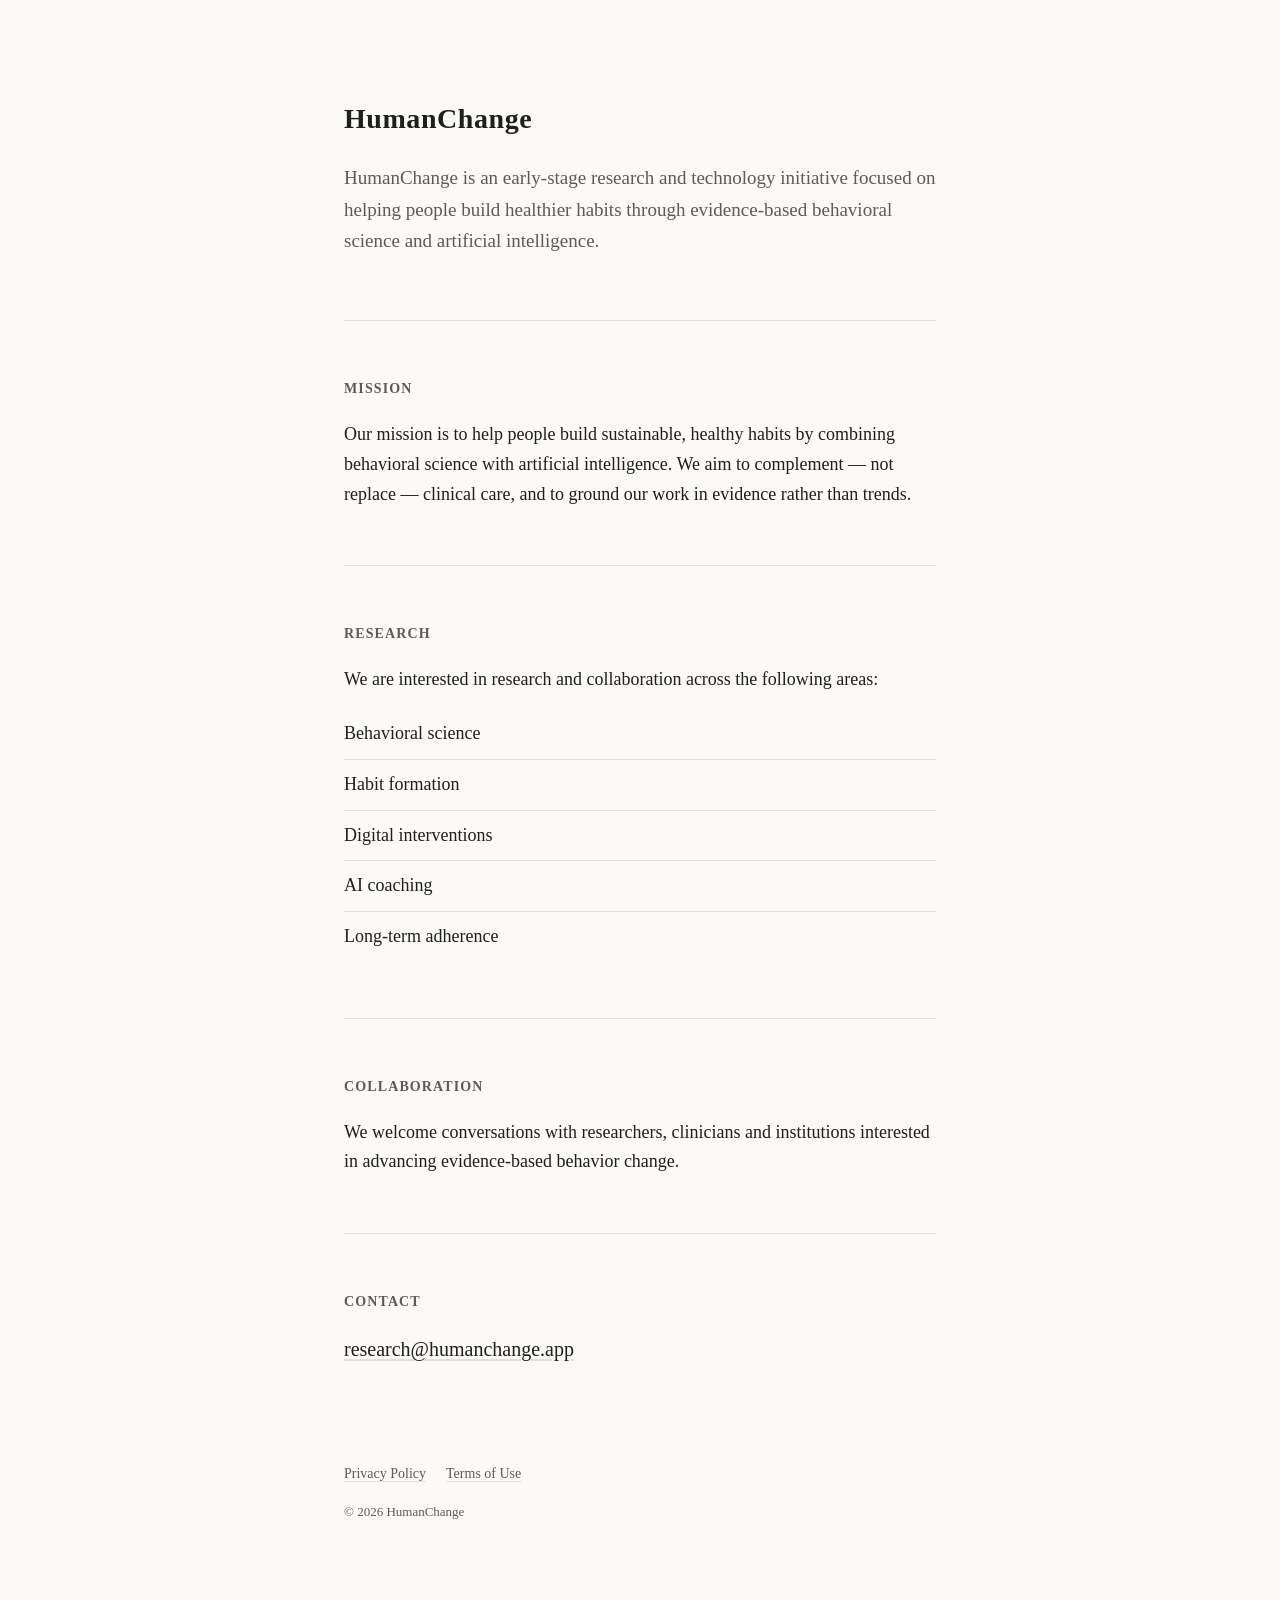
==== index.html @ 330542dd "Add HumanChange trust page static site Minimal one-page site per TZ_landing_HumanChange.md: hero, mi" ====
<!doctype html>
<html lang="en">
<head>
<meta charset="utf-8">
<meta name="viewport" content="width=device-width, initial-scale=1">
<title>HumanChange — Research &amp; Technology Initiative</title>
<meta name="description" content="HumanChange is an early-stage research and technology initiative focused on helping people build healthier habits through evidence-based behavioral science and artificial intelligence.">
<link rel="stylesheet" href="styles.css">
</head>
<body>

<div class="wrap">
  <header class="hero">
    <h1>HumanChange</h1>
    <p>HumanChange is an early-stage research and technology initiative focused on helping people build healthier habits through evidence-based behavioral science and artificial intelligence.</p>
  </header>

  <main>
    <section id="mission">
      <h2>Mission</h2>
      <p>Our mission is to help people build sustainable, healthy habits by combining behavioral science with artificial intelligence. We aim to complement — not replace — clinical care, and to ground our work in evidence rather than trends.</p>
    </section>

    <section id="research">
      <h2>Research</h2>
      <p>We are interested in research and collaboration across the following areas:</p>
      <ul class="research-list">
        <li>Behavioral science</li>
        <li>Habit formation</li>
        <li>Digital interventions</li>
        <li>AI coaching</li>
        <li>Long-term adherence</li>
      </ul>
    </section>

    <section id="collaboration">
      <h2>Collaboration</h2>
      <p>We welcome conversations with researchers, clinicians and institutions interested in advancing evidence-based behavior change.</p>
    </section>

    <section id="contact">
      <h2>Contact</h2>
      <p class="contact-email"><a href="mailto:research@humanchange.app">research@humanchange.app</a></p>
    </section>
  </main>

  <footer>
    <div class="footer-links">
      <a href="privacy.html">Privacy Policy</a>
      <a href="terms.html">Terms of Use</a>
    </div>
    <p class="copyright">© 2026 HumanChange</p>
  </footer>
</div>

</body>
</html>
---- styles.css ----
:root {
  --bg: #fbfaf8;
  --text: #1f1f1d;
  --muted: #5c5b57;
  --line: #e3e1db;
  --max-width: 640px;
}

* {
  box-sizing: border-box;
}

html {
  -webkit-text-size-adjust: 100%;
}

body {
  margin: 0;
  background: var(--bg);
  color: var(--text);
  font-family: "Iowan Old Style", "Palatino Linotype", Palatino, Georgia, "Times New Roman", serif;
  line-height: 1.65;
  font-size: 18px;
}

.wrap {
  max-width: var(--max-width);
  margin: 0 auto;
  padding: 0 24px;
}

header.hero {
  padding: 96px 0 64px;
  border-bottom: 1px solid var(--line);
}

header.hero h1 {
  font-size: 28px;
  font-weight: 600;
  letter-spacing: 0.02em;
  margin: 0 0 20px;
}

header.hero p {
  margin: 0;
  color: var(--muted);
  font-size: 19px;
  max-width: 34em;
}

main section {
  padding: 56px 0;
  border-bottom: 1px solid var(--line);
}

main section:last-of-type {
  border-bottom: none;
}

h2 {
  font-size: 14px;
  font-weight: 600;
  text-transform: uppercase;
  letter-spacing: 0.08em;
  color: var(--muted);
  margin: 0 0 20px;
}

section p {
  margin: 0 0 14px;
}

section p:last-child {
  margin-bottom: 0;
}

ul.research-list {
  list-style: none;
  margin: 0;
  padding: 0;
}

ul.research-list li {
  padding: 10px 0;
  border-top: 1px solid var(--line);
}

ul.research-list li:first-child {
  border-top: none;
}

a {
  color: var(--text);
  text-decoration-color: var(--line);
  text-underline-offset: 3px;
}

a:hover {
  text-decoration-color: var(--text);
}

.contact-email {
  font-size: 20px;
}

footer {
  padding: 40px 0 80px;
}

footer .footer-links {
  display: flex;
  gap: 20px;
  margin-bottom: 16px;
  font-size: 14px;
}

footer .footer-links a {
  color: var(--muted);
}

footer .copyright {
  font-size: 13px;
  color: var(--muted);
  margin: 0;
}

.page-content h1 {
  font-size: 24px;
  margin: 96px 0 32px;
}

.page-content section {
  padding: 0 0 56px;
  border-bottom: none;
}

.page-content p {
  color: var(--muted);
}

.back-link {
  display: inline-block;
  margin-top: 8px;
  font-size: 14px;
  color: var(--muted);
}
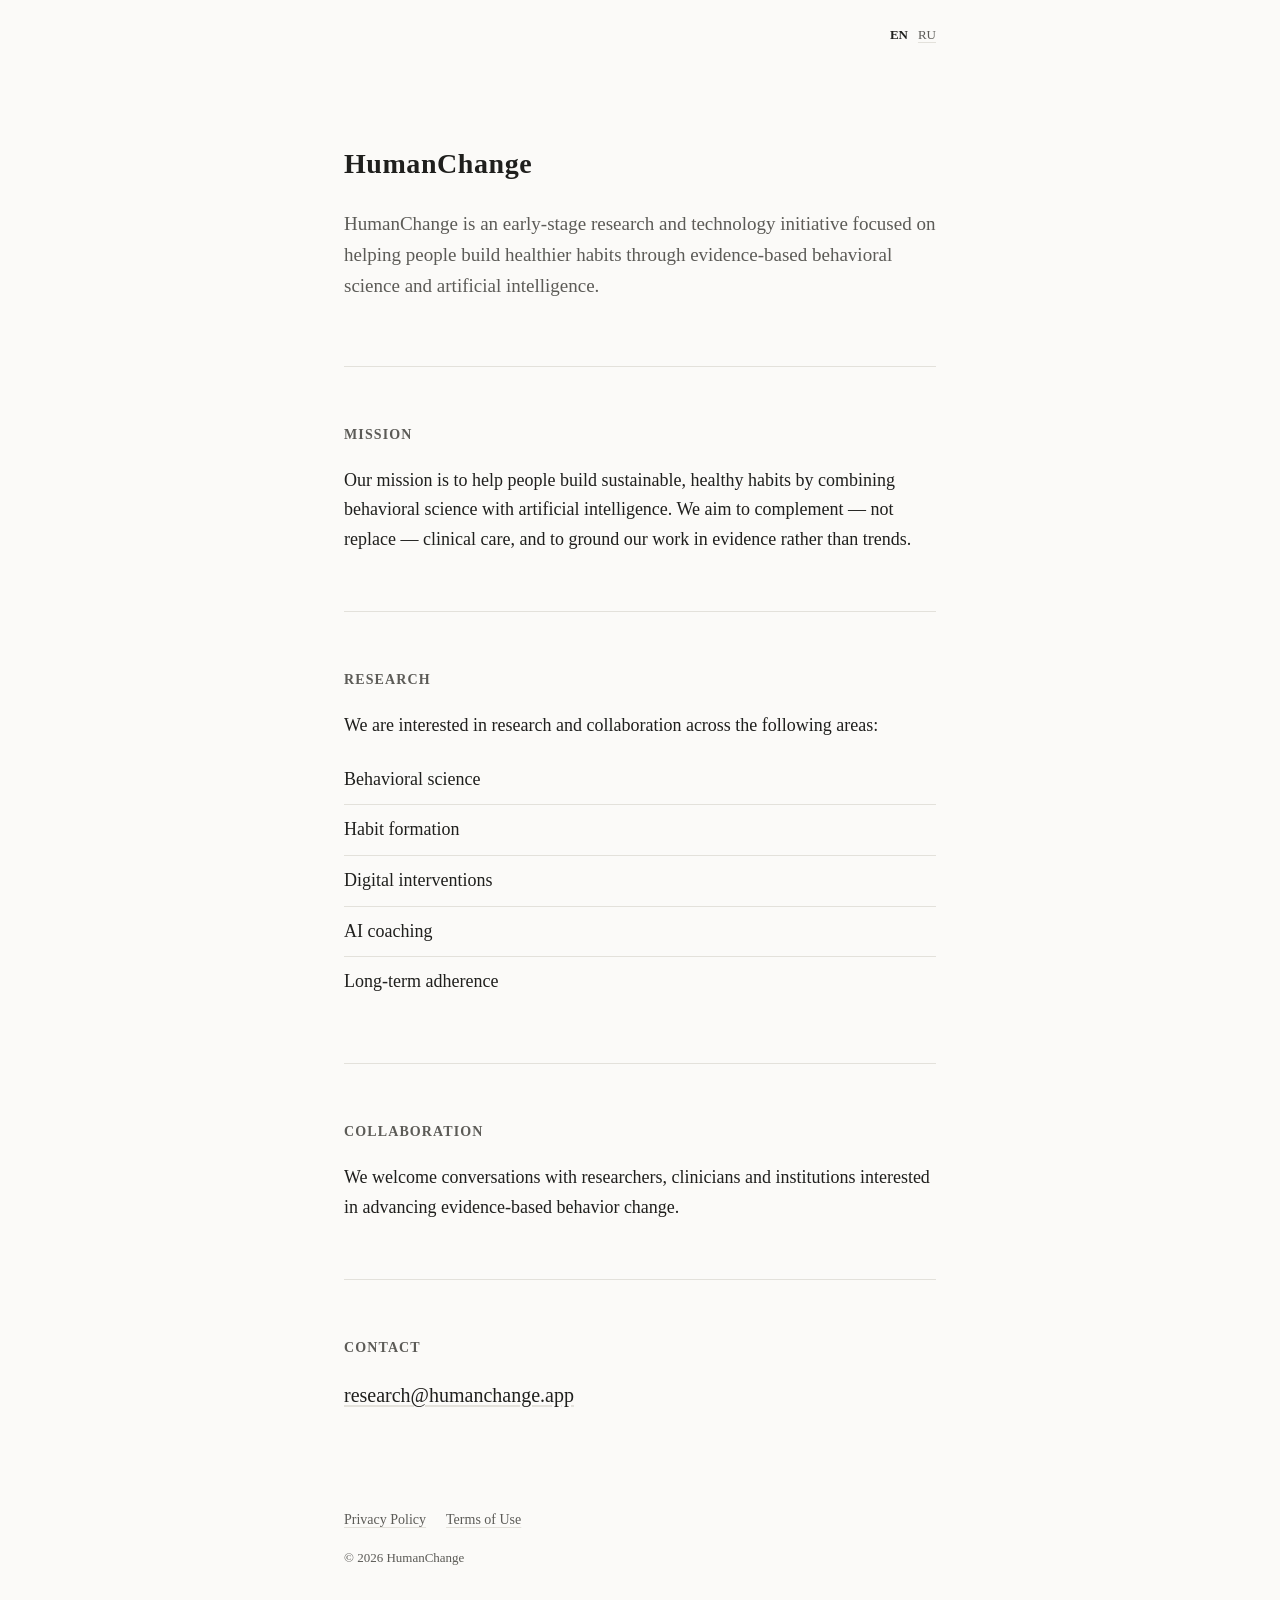
==== commit 3bbe1a9a: "Add Russian translation of the site Human-translated RU pages under /ru/ (index, privacy, terms, glo" ====
--- a/index.html
+++ b/index.html
@@ -10,6 +10,10 @@
 <body>
 
 <div class="wrap">
+  <div class="lang-switch">
+    <span class="active">EN</span>
+    <a href="ru/index.html">RU</a>
+  </div>
   <header class="hero">
     <h1>HumanChange</h1>
     <p>HumanChange is an early-stage research and technology initiative focused on helping people build healthier habits through evidence-based behavioral science and artificial intelligence.</p>
--- a/styles.css
+++ b/styles.css
@@ -27,6 +27,24 @@
   max-width: var(--max-width);
   margin: 0 auto;
   padding: 0 24px;
+}
+
+.lang-switch {
+  display: flex;
+  justify-content: flex-end;
+  gap: 10px;
+  padding-top: 24px;
+  font-size: 13px;
+  color: var(--muted);
+}
+
+.lang-switch a {
+  color: var(--muted);
+}
+
+.lang-switch span.active {
+  color: var(--text);
+  font-weight: 600;
 }
 
 header.hero {
@@ -144,3 +162,22 @@
   font-size: 14px;
   color: var(--muted);
 }
+
+.glossary-list {
+  margin: 0 0 32px;
+}
+
+.glossary-list dt {
+  color: var(--text);
+  font-weight: 600;
+  margin: 24px 0 6px;
+}
+
+.glossary-list dt:first-child {
+  margin-top: 0;
+}
+
+.glossary-list dd {
+  margin: 0;
+  color: var(--muted);
+}
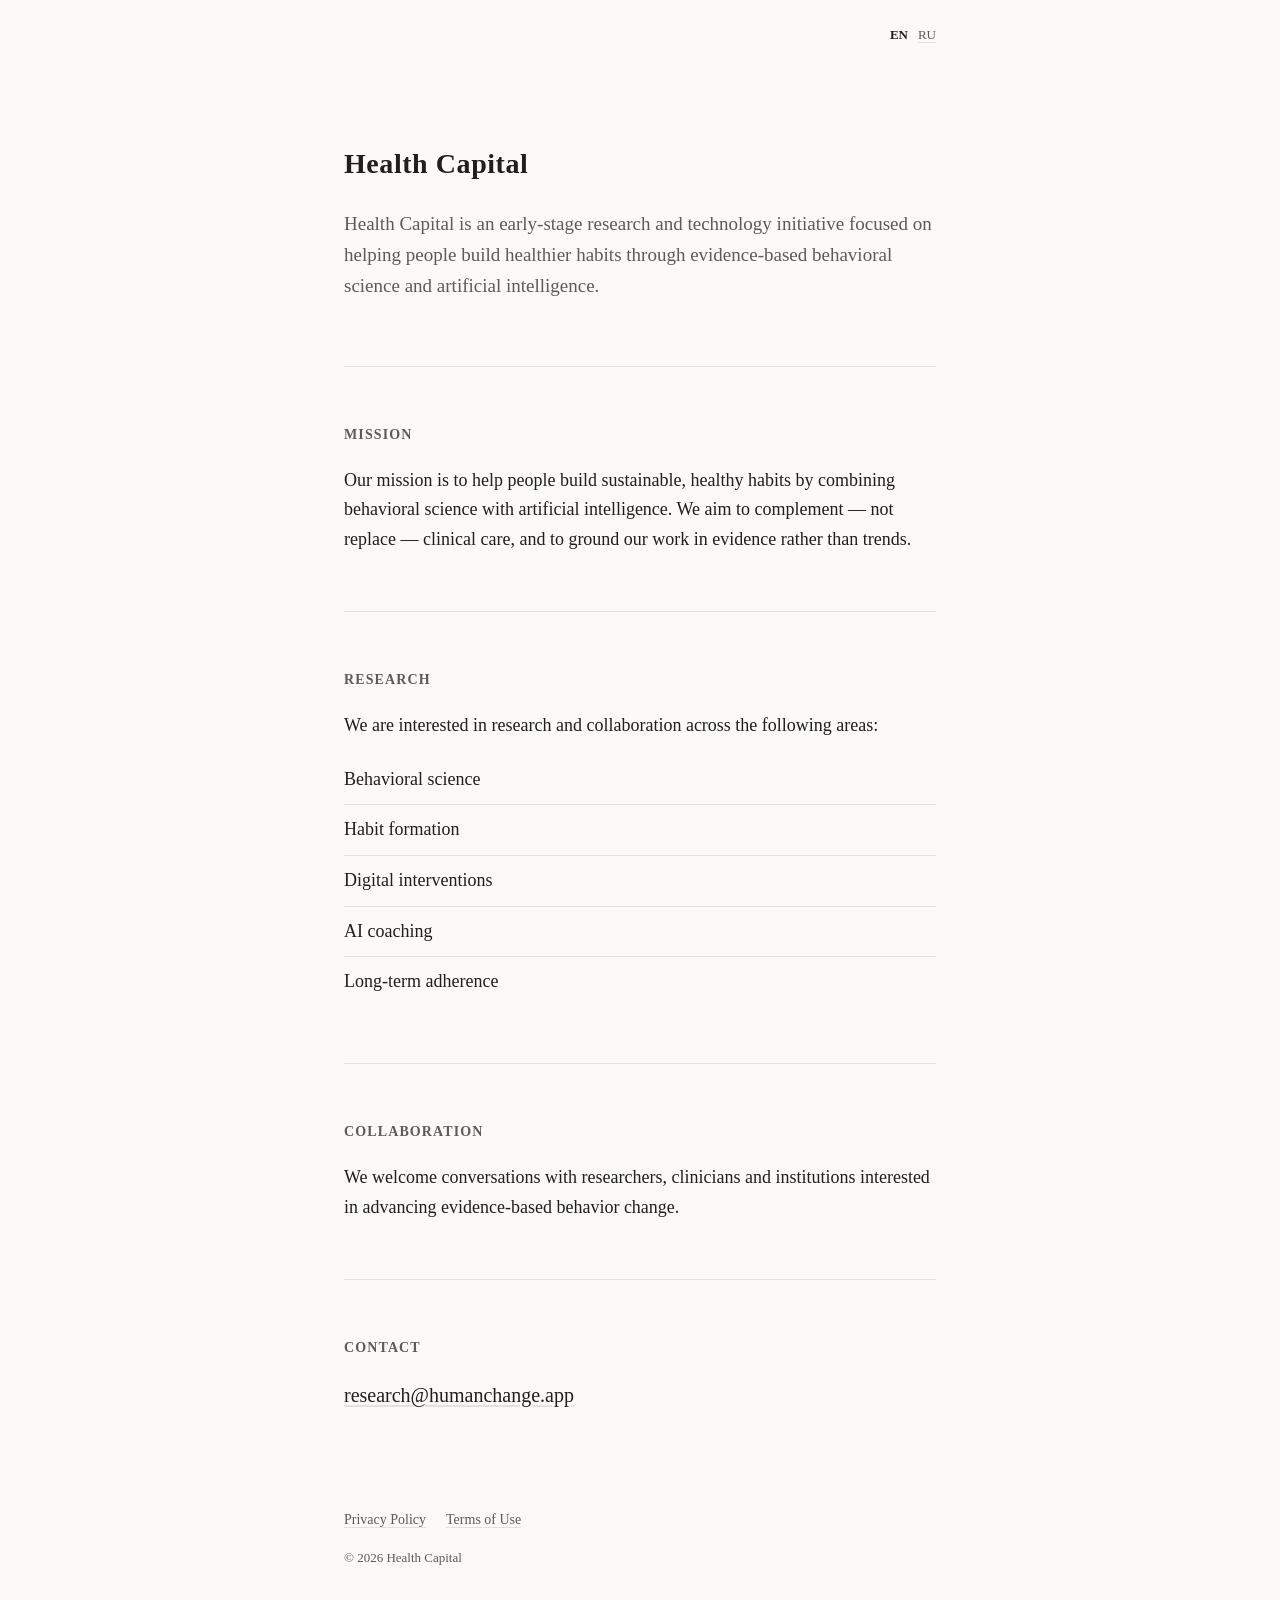
==== commit a1c91fed: "Rebrand to Health Capital / Капитал здоровья, switch Pages deploy to Actions Replaces the visible "H" ====
--- a/index.html
+++ b/index.html
@@ -3,8 +3,8 @@
 <head>
 <meta charset="utf-8">
 <meta name="viewport" content="width=device-width, initial-scale=1">
-<title>HumanChange — Research &amp; Technology Initiative</title>
-<meta name="description" content="HumanChange is an early-stage research and technology initiative focused on helping people build healthier habits through evidence-based behavioral science and artificial intelligence.">
+<title>Health Capital — Research &amp; Technology Initiative</title>
+<meta name="description" content="Health Capital is an early-stage research and technology initiative focused on helping people build healthier habits through evidence-based behavioral science and artificial intelligence.">
 <link rel="stylesheet" href="styles.css">
 </head>
 <body>
@@ -15,8 +15,8 @@
     <a href="ru/index.html">RU</a>
   </div>
   <header class="hero">
-    <h1>HumanChange</h1>
-    <p>HumanChange is an early-stage research and technology initiative focused on helping people build healthier habits through evidence-based behavioral science and artificial intelligence.</p>
+    <h1>Health Capital</h1>
+    <p>Health Capital is an early-stage research and technology initiative focused on helping people build healthier habits through evidence-based behavioral science and artificial intelligence.</p>
   </header>
 
   <main>
@@ -53,7 +53,7 @@
       <a href="privacy.html">Privacy Policy</a>
       <a href="terms.html">Terms of Use</a>
     </div>
-    <p class="copyright">© 2026 HumanChange</p>
+    <p class="copyright">© 2026 Health Capital</p>
   </footer>
 </div>
 
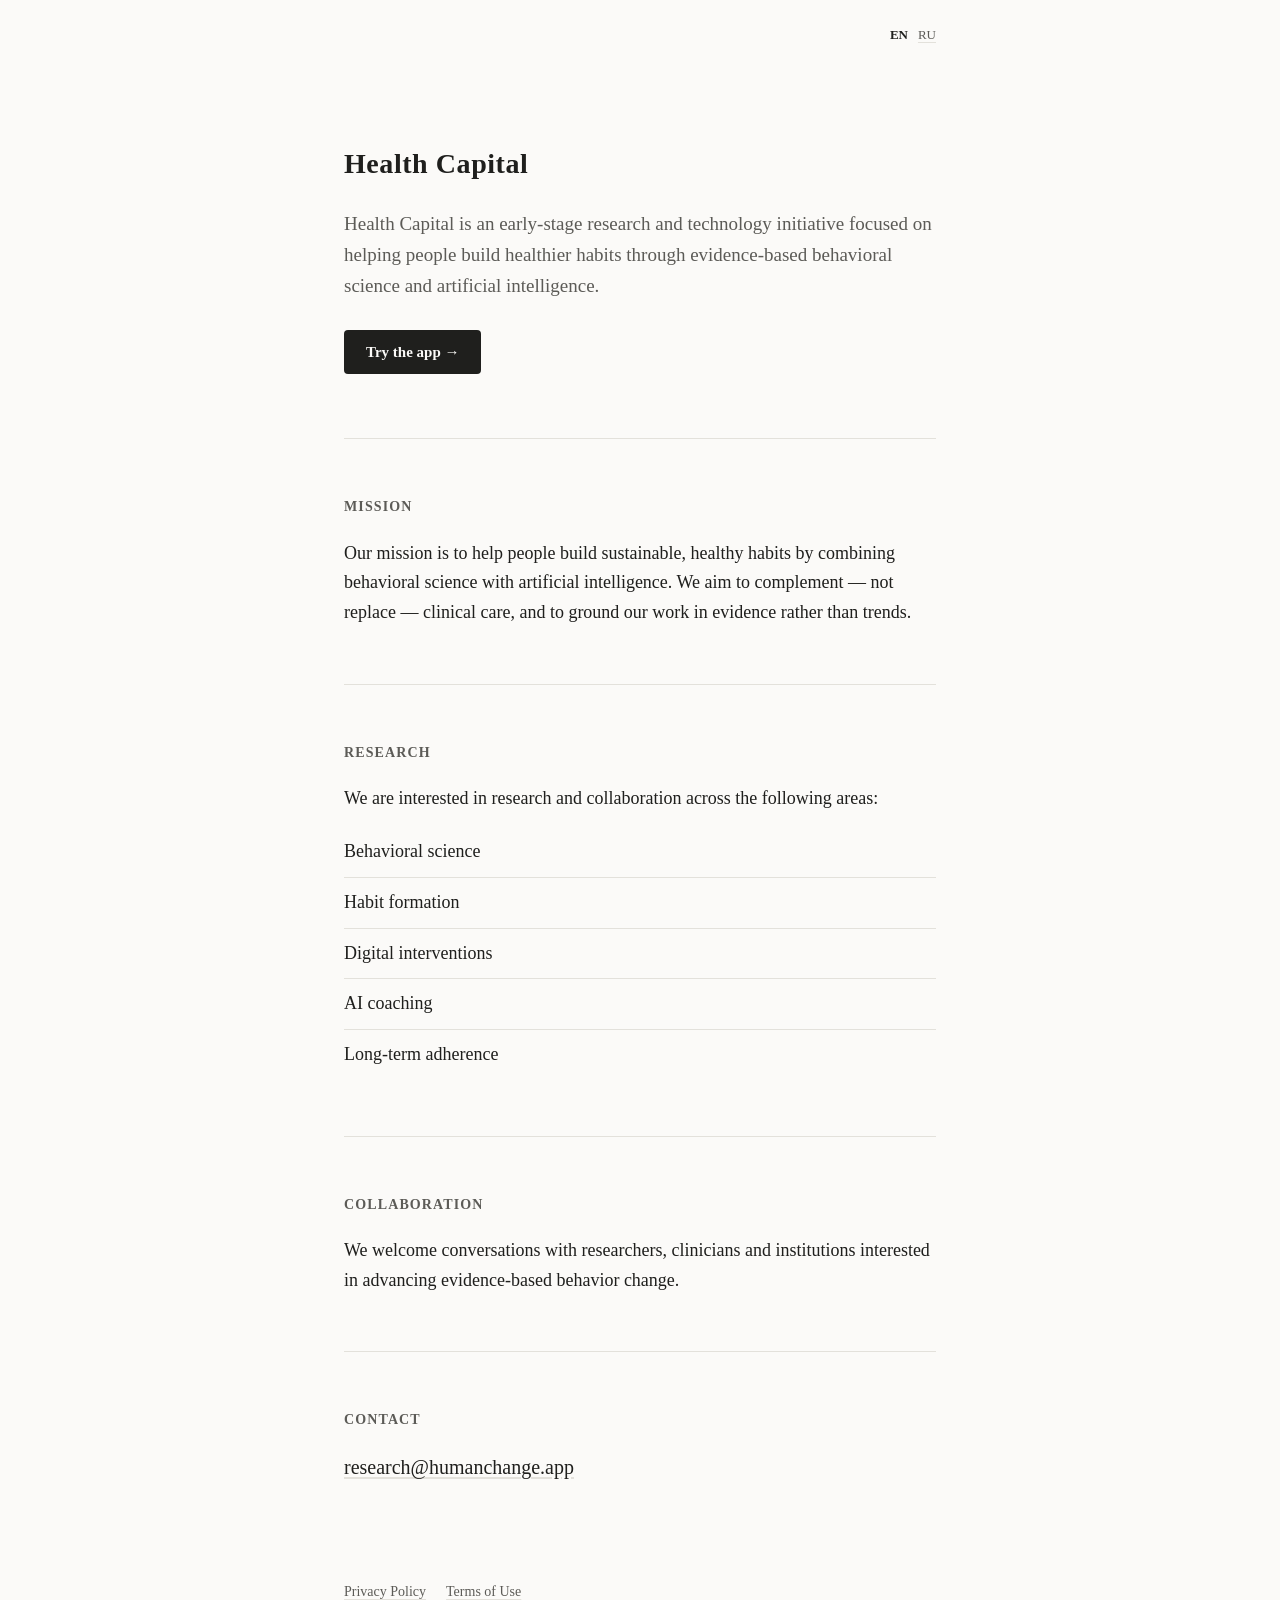
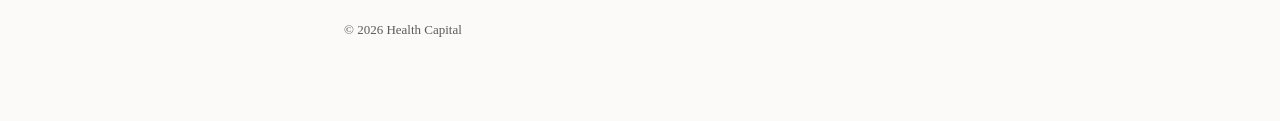
==== commit 43b9ae94: "Добавить кнопку 'Попробовать приложение' на landing-страницы (EN/RU)" ====
--- a/index.html
+++ b/index.html
@@ -17,6 +17,7 @@
   <header class="hero">
     <h1>Health Capital</h1>
     <p>Health Capital is an early-stage research and technology initiative focused on helping people build healthier habits through evidence-based behavioral science and artificial intelligence.</p>
+    <p class="cta"><a class="cta-button" href="/app/">Try the app →</a></p>
   </header>
 
   <main>
--- a/styles.css
+++ b/styles.css
@@ -66,6 +66,25 @@
   max-width: 34em;
 }
 
+header.hero p.cta {
+  margin-top: 28px;
+}
+
+.cta-button {
+  display: inline-block;
+  padding: 10px 22px;
+  background: var(--text);
+  color: var(--bg);
+  text-decoration: none;
+  border-radius: 4px;
+  font-size: 15px;
+  font-weight: 600;
+}
+
+.cta-button:hover {
+  opacity: 0.85;
+}
+
 main section {
   padding: 56px 0;
   border-bottom: 1px solid var(--line);
